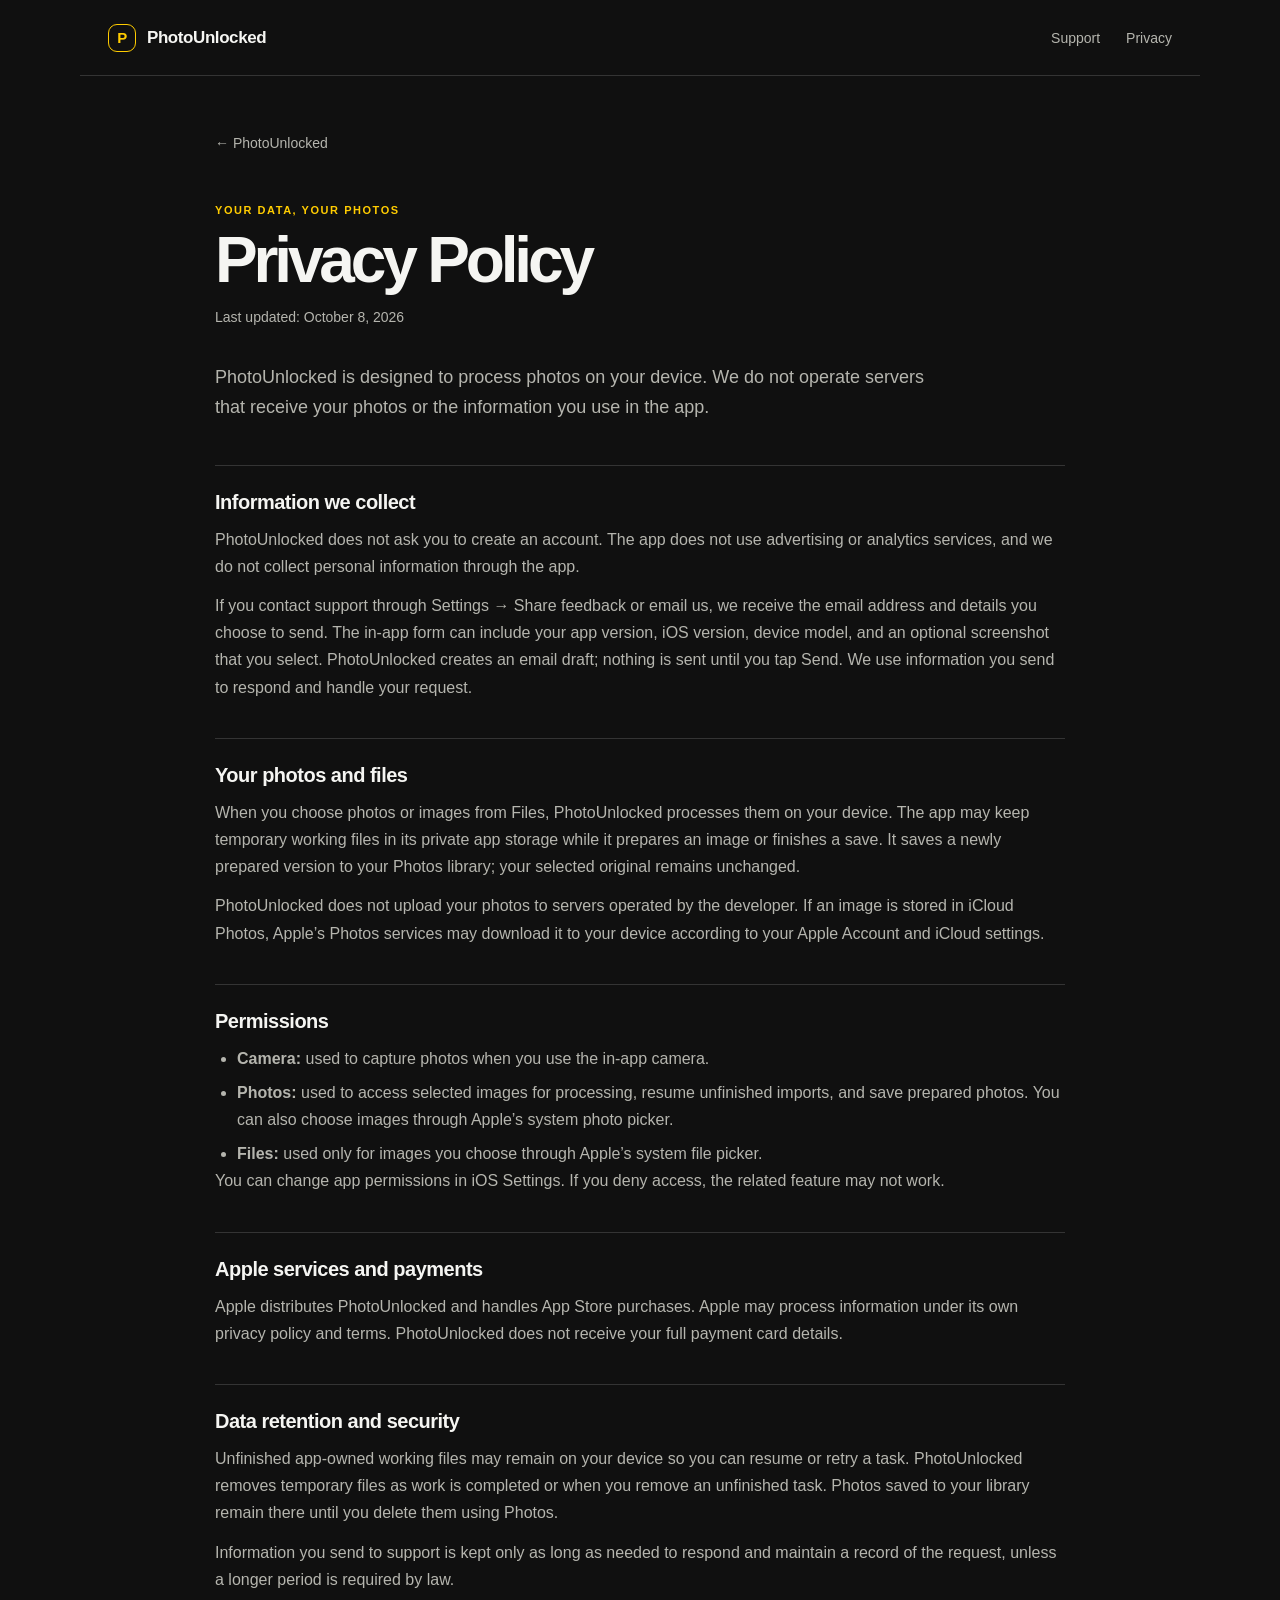
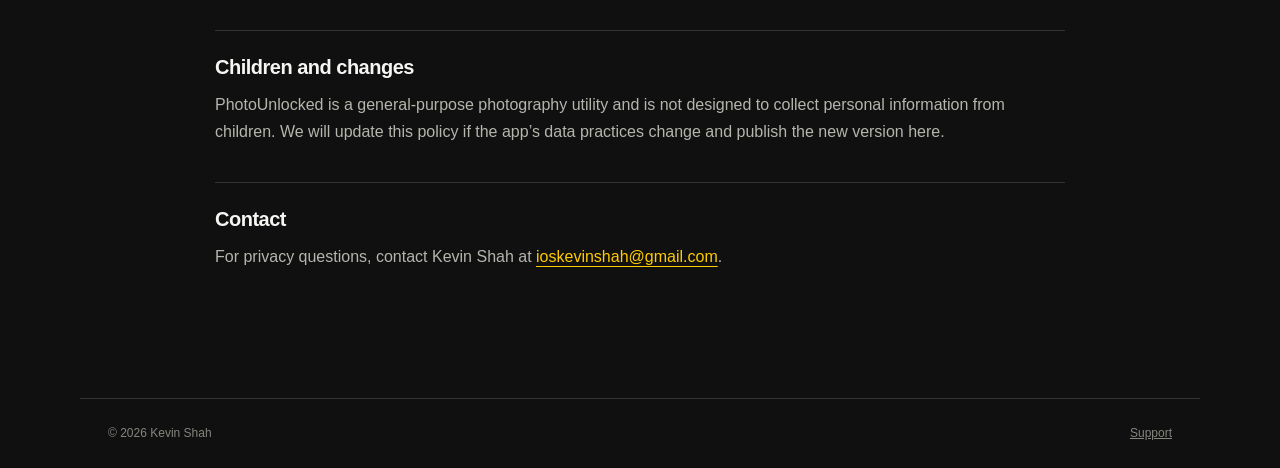
==== privacy/index.html @ 0562c280 "Add PhotoUnlocked privacy and support site" ====
<!doctype html>
<html lang="en">
<head>
  <meta charset="utf-8">
  <meta name="viewport" content="width=device-width, initial-scale=1">
  <meta name="theme-color" content="#111111">
  <meta name="description" content="PhotoUnlocked Privacy Policy.">
  <title>Privacy Policy — PhotoUnlocked</title>
  <link rel="stylesheet" href="../styles.css">
</head>
<body>
  <header class="site-header">
    <a class="brand" href="../" aria-label="PhotoUnlocked home"><span class="brand-mark" aria-hidden="true">P</span>PhotoUnlocked</a>
    <nav aria-label="Main navigation"><a href="../support/">Support</a><a href="./" aria-current="page">Privacy</a></nav>
  </header>
  <main class="page-main">
    <a class="back-link" href="../">← PhotoUnlocked</a>
    <p class="eyebrow">YOUR DATA, YOUR PHOTOS</p>
    <h1>Privacy Policy</h1>
    <p class="updated">Last updated: October 8, 2026</p>
    <p class="lead">PhotoUnlocked is designed to process photos on your device. We do not operate servers that receive your photos or the information you use in the app.</p>

    <section class="content-section">
      <h2>Information we collect</h2>
      <p>PhotoUnlocked does not ask you to create an account. The app does not use advertising or analytics services, and we do not collect personal information through the app.</p>
      <p>If you contact support through Settings → Share feedback or email us, we receive the email address and details you choose to send. The in-app form can include your app version, iOS version, device model, and an optional screenshot that you select. PhotoUnlocked creates an email draft; nothing is sent until you tap Send. We use information you send to respond and handle your request.</p>
    </section>

    <section class="content-section">
      <h2>Your photos and files</h2>
      <p>When you choose photos or images from Files, PhotoUnlocked processes them on your device. The app may keep temporary working files in its private app storage while it prepares an image or finishes a save. It saves a newly prepared version to your Photos library; your selected original remains unchanged.</p>
      <p>PhotoUnlocked does not upload your photos to servers operated by the developer. If an image is stored in iCloud Photos, Apple’s Photos services may download it to your device according to your Apple Account and iCloud settings.</p>
    </section>

    <section class="content-section">
      <h2>Permissions</h2>
      <ul>
        <li><strong>Camera:</strong> used to capture photos when you use the in-app camera.</li>
        <li><strong>Photos:</strong> used to access selected images for processing, resume unfinished imports, and save prepared photos. You can also choose images through Apple’s system photo picker.</li>
        <li><strong>Files:</strong> used only for images you choose through Apple’s system file picker.</li>
      </ul>
      <p>You can change app permissions in iOS Settings. If you deny access, the related feature may not work.</p>
    </section>

    <section class="content-section">
      <h2>Apple services and payments</h2>
      <p>Apple distributes PhotoUnlocked and handles App Store purchases. Apple may process information under its own privacy policy and terms. PhotoUnlocked does not receive your full payment card details.</p>
    </section>

    <section class="content-section">
      <h2>Data retention and security</h2>
      <p>Unfinished app-owned working files may remain on your device so you can resume or retry a task. PhotoUnlocked removes temporary files as work is completed or when you remove an unfinished task. Photos saved to your library remain there until you delete them using Photos.</p>
      <p>Information you send to support is kept only as long as needed to respond and maintain a record of the request, unless a longer period is required by law.</p>
    </section>

    <section class="content-section">
      <h2>Children and changes</h2>
      <p>PhotoUnlocked is a general-purpose photography utility and is not designed to collect personal information from children. We will update this policy if the app’s data practices change and publish the new version here.</p>
    </section>

    <section class="content-section">
      <h2>Contact</h2>
      <p>For privacy questions, contact Kevin Shah at <a class="text-link" href="mailto:ioskevinshah@gmail.com?subject=PhotoUnlocked%20privacy">ioskevinshah@gmail.com</a>.</p>
    </section>
  </main>
  <footer><span>© 2026 Kevin Shah</span><a href="../support/">Support</a></footer>
</body>
</html>
---- styles.css ----
:root {
  color-scheme: dark;
  --bg: #101010;
  --surface: #1b1b1b;
  --line: #343434;
  --text: #f5f5f2;
  --muted: #b5b5ae;
  --yellow: #ffcc00;
  font-family: -apple-system, BlinkMacSystemFont, "Segoe UI", sans-serif;
}

* { box-sizing: border-box; }
html { min-height: 100%; background: var(--bg); }
body { min-height: 100vh; margin: 0; background: var(--bg); color: var(--text); }
a { color: inherit; }
a:focus-visible { outline: 3px solid var(--yellow); outline-offset: 5px; }
.site-header { height: 76px; display: flex; align-items: center; justify-content: space-between; max-width: 1120px; margin: 0 auto; padding: 0 28px; border-bottom: 1px solid var(--line); }
.brand { display: inline-flex; align-items: center; gap: 11px; text-decoration: none; font-size: 17px; font-weight: 650; letter-spacing: -.025em; }
.brand-mark { display: grid; place-items: center; width: 28px; height: 28px; border: 1.5px solid var(--yellow); border-radius: 9px; color: var(--yellow); font-size: 15px; font-weight: 750; }
nav { display: flex; gap: 26px; }
nav a { color: var(--muted); font-size: 14px; text-decoration: none; }
nav a:hover, .text-link:hover { color: var(--yellow); }
.home-main, .page-main { width: min(100% - 48px, 850px); margin: 0 auto; }
.home-main { padding: clamp(72px, 12vw, 142px) 0 104px; }
.eyebrow, .card-kicker { color: var(--yellow); font-size: 11px; font-weight: 700; letter-spacing: .14em; }
h1 { margin: 22px 0 20px; font-size: clamp(48px, 9vw, 88px); line-height: .98; letter-spacing: -.065em; }
h1 span { color: var(--yellow); }
.intro { max-width: 610px; margin: 0; color: var(--muted); font-size: clamp(17px, 2.4vw, 20px); line-height: 1.6; }
.link-grid { display: grid; grid-template-columns: repeat(2, minmax(0, 1fr)); gap: 14px; margin-top: 52px; }
.link-card { min-height: 160px; display: flex; flex-direction: column; align-items: flex-start; padding: 22px; border: 1px solid var(--line); border-radius: 18px; background: var(--surface); text-decoration: none; transition: border-color 160ms ease, transform 160ms ease; }
.link-card:hover { border-color: var(--yellow); transform: translateY(-2px); }
.link-card strong { margin: 20px 0 8px; font-size: 18px; letter-spacing: -.02em; }
.link-card strong span { color: var(--yellow); }
.link-card > span:last-child { color: var(--muted); font-size: 14px; line-height: 1.5; }
.page-main { padding: 58px 0 90px; }
.back-link { display: inline-block; margin-bottom: 42px; color: var(--muted); font-size: 14px; text-decoration: none; }
.page-main h1 { margin: 12px 0 16px; font-size: clamp(40px, 7vw, 64px); line-height: 1.02; }
.updated { margin: 0 0 38px; color: var(--muted); font-size: 14px; }
.lead { max-width: 720px; margin: 0 0 42px; color: var(--muted); font-size: 18px; line-height: 1.65; }
.content-section { padding: 25px 0; border-top: 1px solid var(--line); }
.content-section h2 { margin: 0 0 12px; font-size: 20px; letter-spacing: -.025em; }
.content-section p, .content-section li { color: var(--muted); font-size: 16px; line-height: 1.7; }
.content-section p { margin: 0 0 12px; }
.content-section ul { margin: 12px 0 0; padding-left: 22px; }
.content-section li + li { margin-top: 7px; }
.contact-box { margin-top: 30px; padding: 22px; border: 1px solid var(--line); border-radius: 16px; background: var(--surface); }
.contact-box p { margin: 0; color: var(--muted); line-height: 1.7; }
.text-link { color: var(--yellow); text-underline-offset: 4px; }
footer { max-width: 1120px; min-height: 70px; display: flex; justify-content: space-between; align-items: center; gap: 14px; margin: 0 auto; padding: 16px 28px; border-top: 1px solid var(--line); color: #85857f; font-size: 12px; }
@media (max-width: 640px) {
  .site-header { height: 66px; padding: 0 20px; }
  nav { gap: 17px; }
  .home-main, .page-main { width: min(100% - 40px, 850px); }
  .home-main { padding: 76px 0 80px; }
  .link-grid { grid-template-columns: 1fr; gap: 10px; margin-top: 38px; }
  .link-card { min-height: 140px; }
  .page-main { padding: 38px 0 68px; }
  footer { align-items: flex-start; flex-direction: column; padding: 18px 20px; }
}
@media (prefers-reduced-motion: reduce) { *, *::before, *::after { scroll-behavior: auto !important; transition-duration: .01ms !important; } }
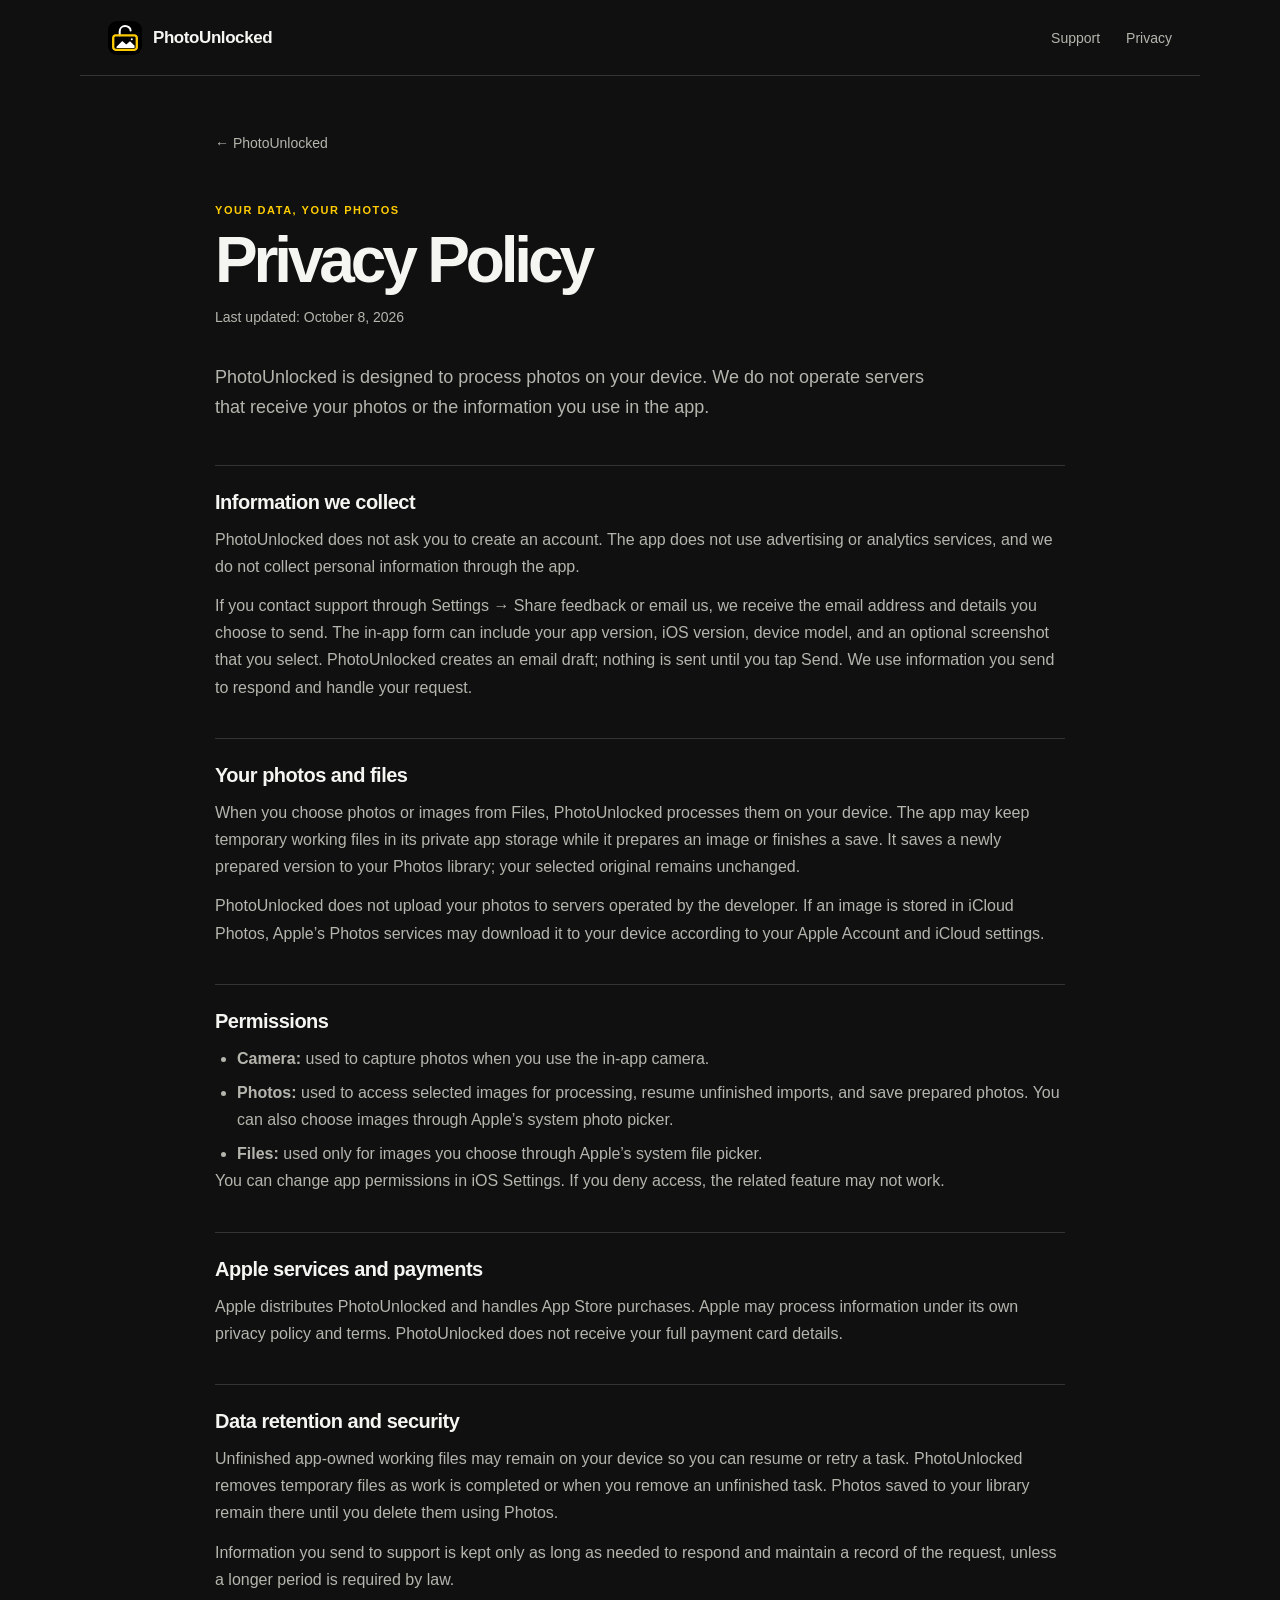
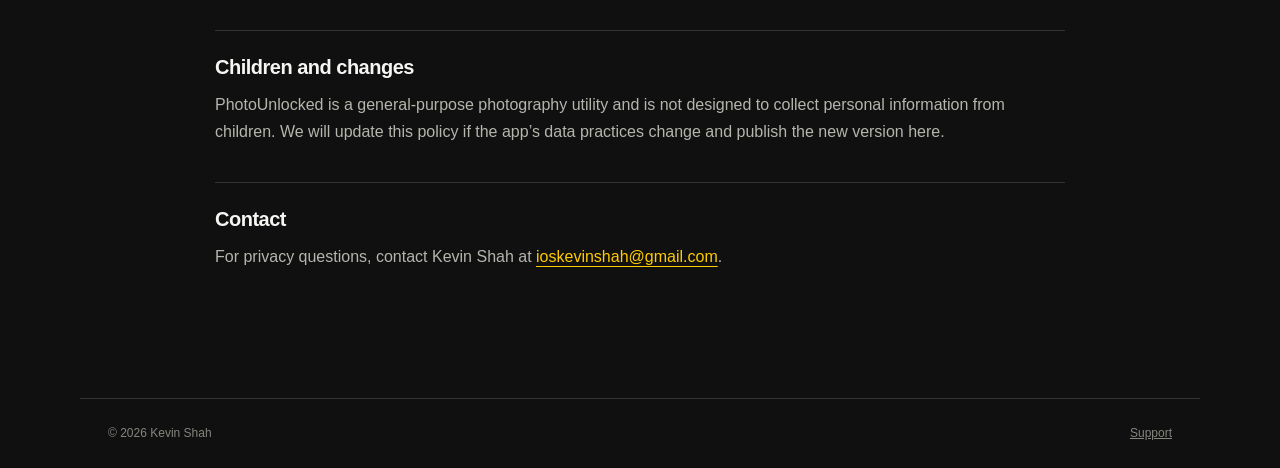
==== commit 184ffd48: "Use finalized PhotoUnlocked icon on site" ====
--- a/privacy/index.html
+++ b/privacy/index.html
@@ -6,11 +6,12 @@
   <meta name="theme-color" content="#111111">
   <meta name="description" content="PhotoUnlocked Privacy Policy.">
   <title>Privacy Policy — PhotoUnlocked</title>
+  <link rel="icon" type="image/svg+xml" href="../assets/photounlocked-icon.svg">
   <link rel="stylesheet" href="../styles.css">
 </head>
 <body>
   <header class="site-header">
-    <a class="brand" href="../" aria-label="PhotoUnlocked home"><span class="brand-mark" aria-hidden="true">P</span>PhotoUnlocked</a>
+    <a class="brand" href="../" aria-label="PhotoUnlocked home"><img class="brand-icon" src="../assets/photounlocked-icon.svg" alt="">PhotoUnlocked</a>
     <nav aria-label="Main navigation"><a href="../support/">Support</a><a href="./" aria-current="page">Privacy</a></nav>
   </header>
   <main class="page-main">
--- a/styles.css
+++ b/styles.css
@@ -16,7 +16,7 @@
 a:focus-visible { outline: 3px solid var(--yellow); outline-offset: 5px; }
 .site-header { height: 76px; display: flex; align-items: center; justify-content: space-between; max-width: 1120px; margin: 0 auto; padding: 0 28px; border-bottom: 1px solid var(--line); }
 .brand { display: inline-flex; align-items: center; gap: 11px; text-decoration: none; font-size: 17px; font-weight: 650; letter-spacing: -.025em; }
-.brand-mark { display: grid; place-items: center; width: 28px; height: 28px; border: 1.5px solid var(--yellow); border-radius: 9px; color: var(--yellow); font-size: 15px; font-weight: 750; }
+.brand-icon { display: block; width: 34px; height: 34px; flex: none; border-radius: 9px; }
 nav { display: flex; gap: 26px; }
 nav a { color: var(--muted); font-size: 14px; text-decoration: none; }
 nav a:hover, .text-link:hover { color: var(--yellow); }
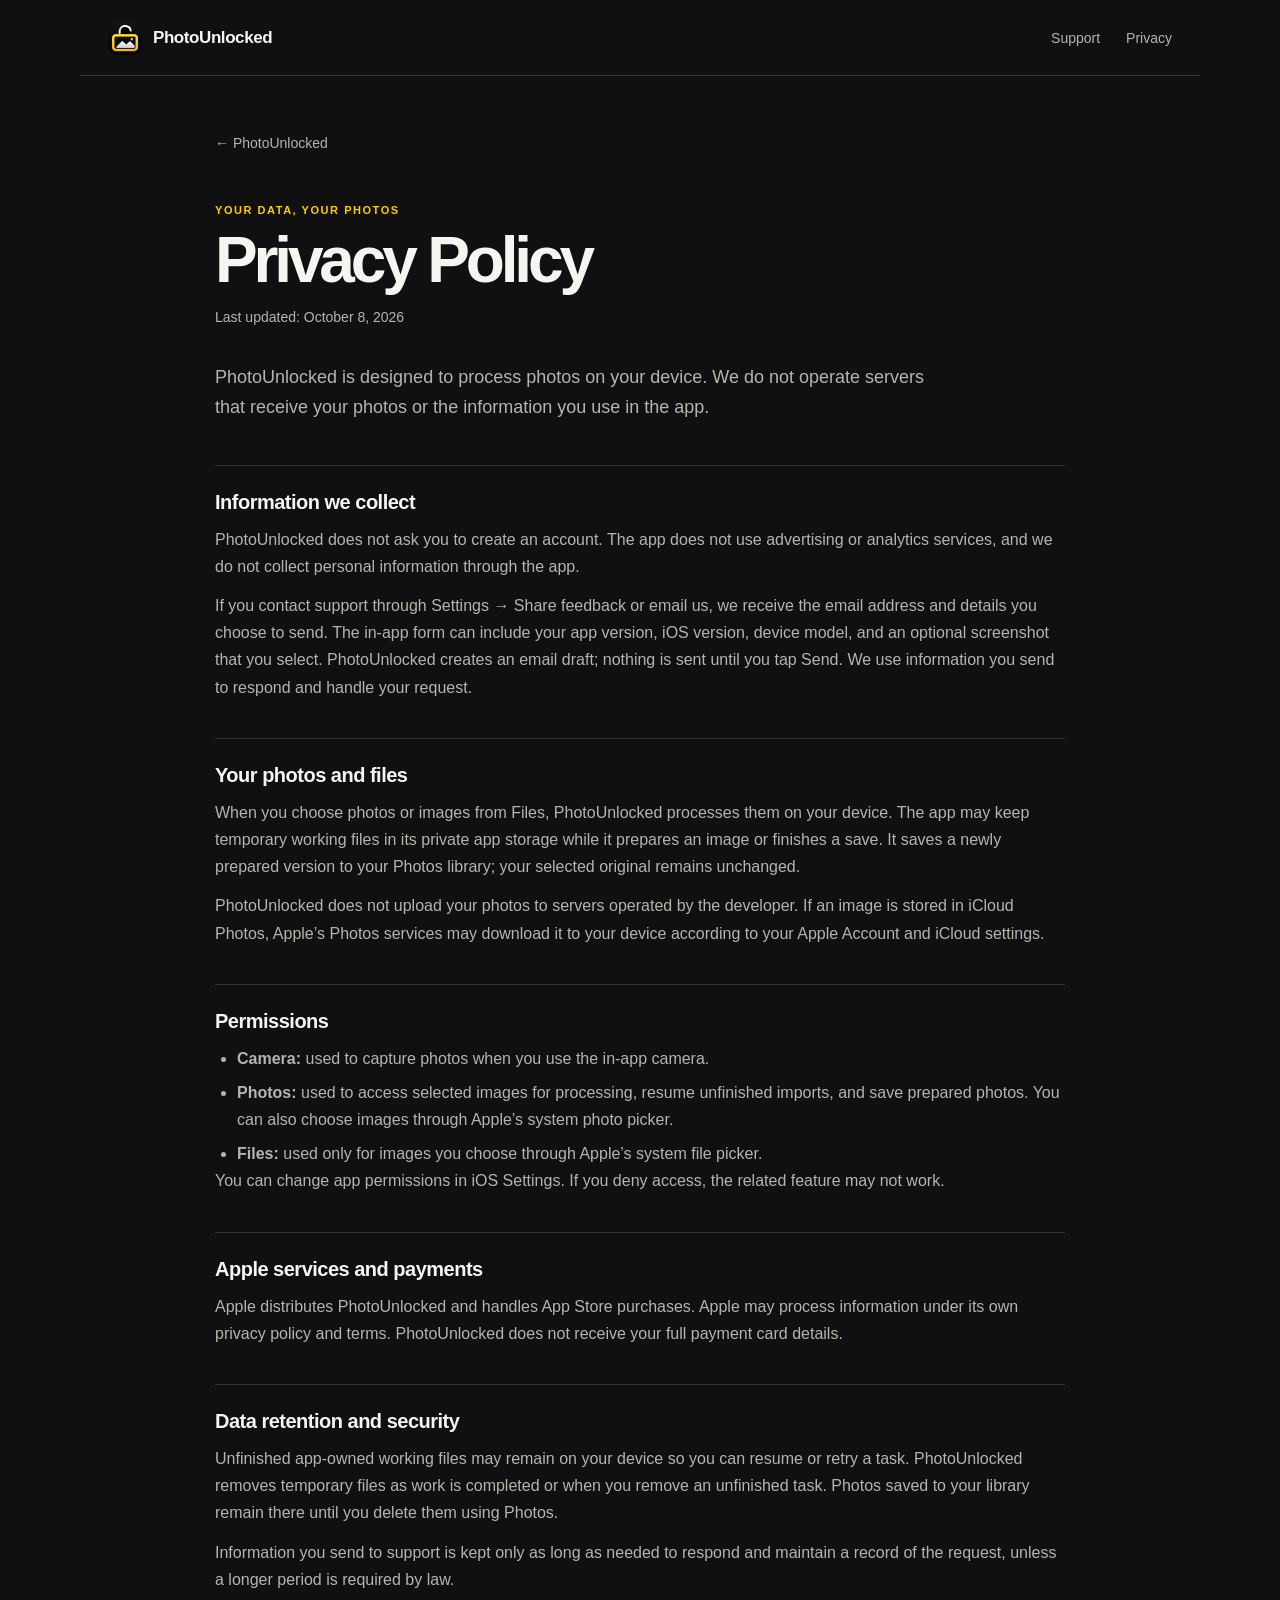
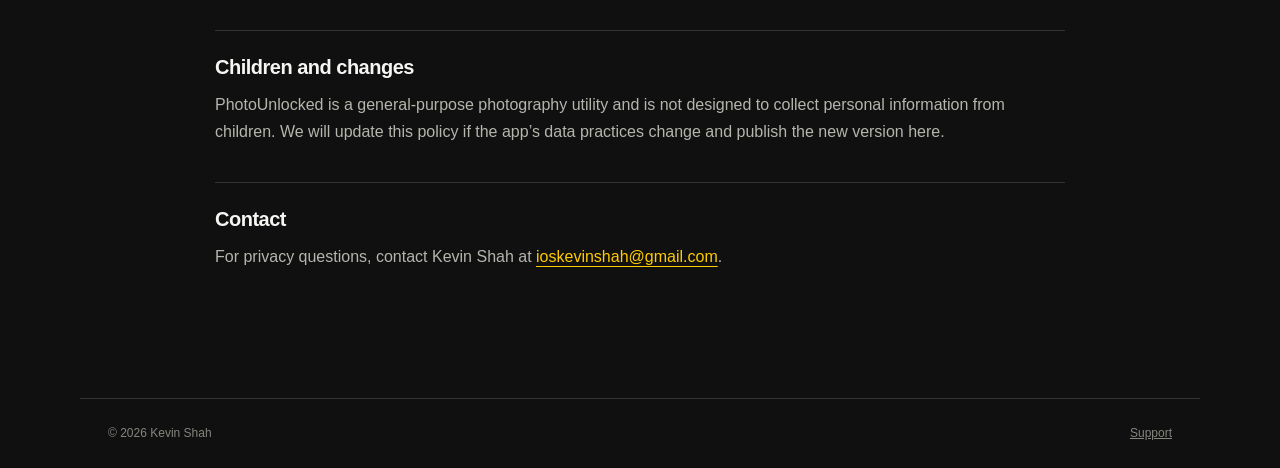
==== commit 17ddb1ae: "Fix PhotoUnlocked website logo rendering" ====
--- a/privacy/index.html
+++ b/privacy/index.html
@@ -6,12 +6,12 @@
   <meta name="theme-color" content="#111111">
   <meta name="description" content="PhotoUnlocked Privacy Policy.">
   <title>Privacy Policy — PhotoUnlocked</title>
-  <link rel="icon" type="image/svg+xml" href="../assets/photounlocked-icon.svg">
+  <link rel="icon" type="image/svg+xml" href="../assets/photounlocked-icon.svg?v=2">
   <link rel="stylesheet" href="../styles.css">
 </head>
 <body>
   <header class="site-header">
-    <a class="brand" href="../" aria-label="PhotoUnlocked home"><img class="brand-icon" src="../assets/photounlocked-icon.svg" alt="">PhotoUnlocked</a>
+    <a class="brand" href="../" aria-label="PhotoUnlocked home"><img class="brand-icon" src="../assets/photounlocked-icon.svg?v=2" alt="">PhotoUnlocked</a>
     <nav aria-label="Main navigation"><a href="../support/">Support</a><a href="./" aria-current="page">Privacy</a></nav>
   </header>
   <main class="page-main">
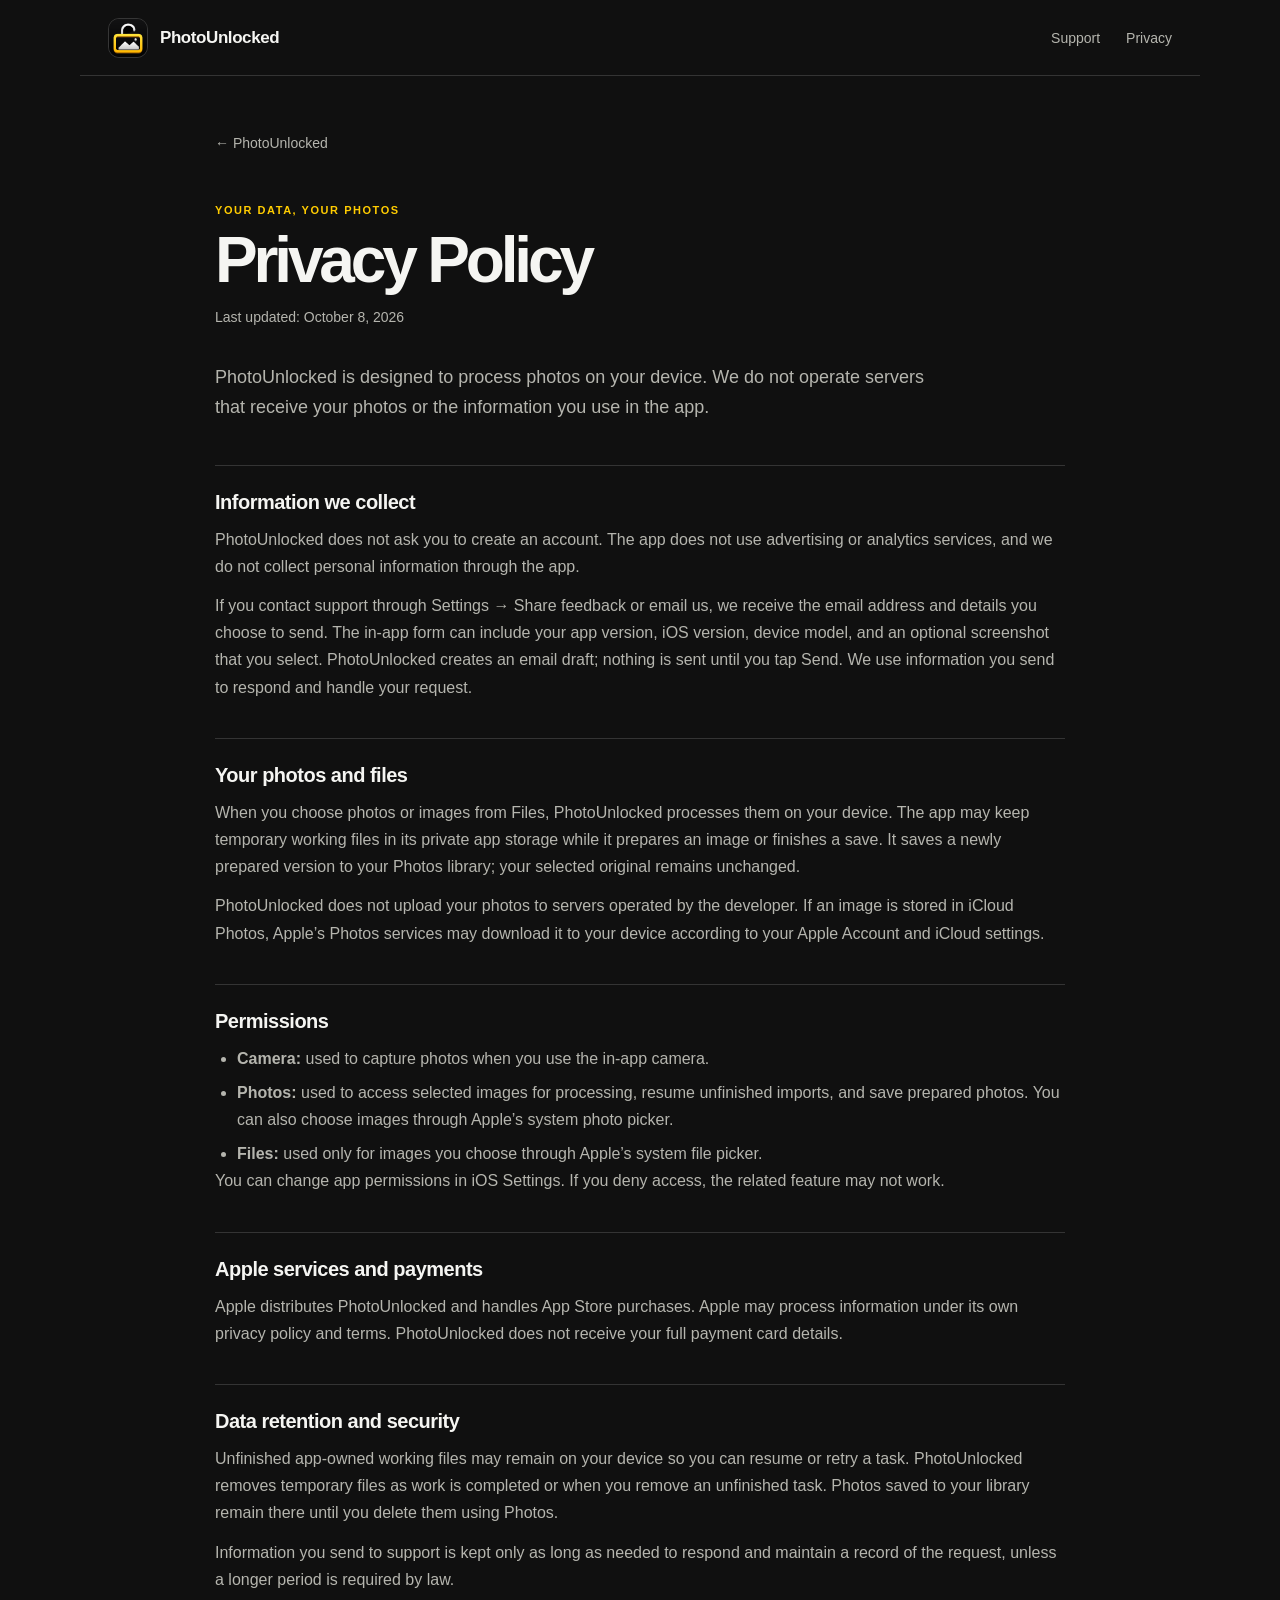
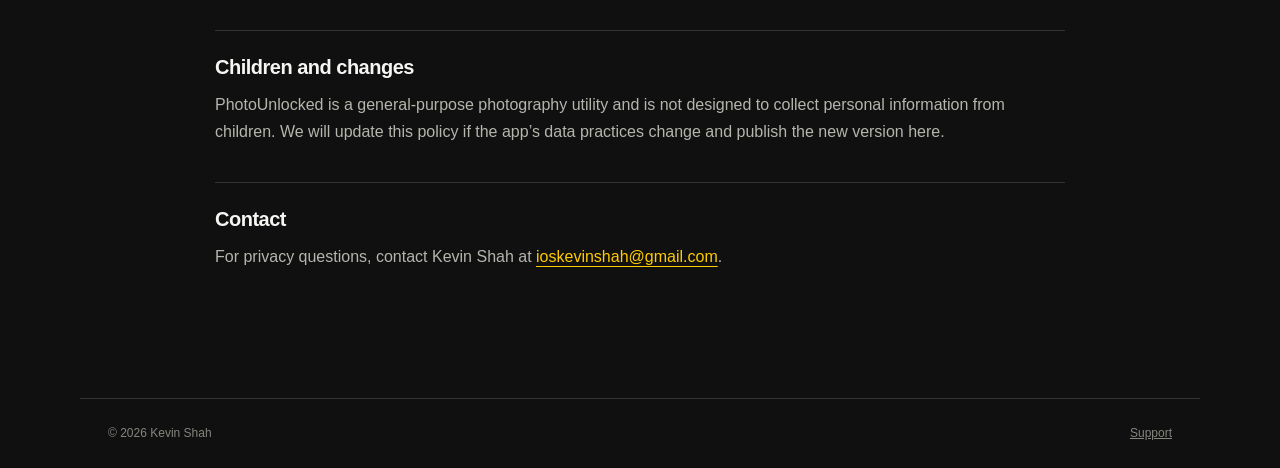
==== commit 8e607ce8: "Improve website icon clarity" ====
--- a/privacy/index.html
+++ b/privacy/index.html
@@ -11,7 +11,7 @@
 </head>
 <body>
   <header class="site-header">
-    <a class="brand" href="../" aria-label="PhotoUnlocked home"><img class="brand-icon" src="../assets/photounlocked-icon.svg?v=2" alt="">PhotoUnlocked</a>
+    <a class="brand" href="../" aria-label="PhotoUnlocked home"><img class="brand-icon" src="../assets/photounlocked-icon.png?v=1" alt="">PhotoUnlocked</a>
     <nav aria-label="Main navigation"><a href="../support/">Support</a><a href="./" aria-current="page">Privacy</a></nav>
   </header>
   <main class="page-main">
--- a/styles.css
+++ b/styles.css
@@ -15,8 +15,8 @@
 a { color: inherit; }
 a:focus-visible { outline: 3px solid var(--yellow); outline-offset: 5px; }
 .site-header { height: 76px; display: flex; align-items: center; justify-content: space-between; max-width: 1120px; margin: 0 auto; padding: 0 28px; border-bottom: 1px solid var(--line); }
-.brand { display: inline-flex; align-items: center; gap: 11px; text-decoration: none; font-size: 17px; font-weight: 650; letter-spacing: -.025em; }
-.brand-icon { display: block; width: 34px; height: 34px; flex: none; border-radius: 9px; }
+.brand { display: inline-flex; align-items: center; gap: 12px; text-decoration: none; font-size: 17px; font-weight: 650; letter-spacing: -.025em; }
+.brand-icon { display: block; width: 40px; height: 40px; flex: none; border: 1px solid rgba(255, 255, 255, .16); border-radius: 11px; }
 nav { display: flex; gap: 26px; }
 nav a { color: var(--muted); font-size: 14px; text-decoration: none; }
 nav a:hover, .text-link:hover { color: var(--yellow); }
